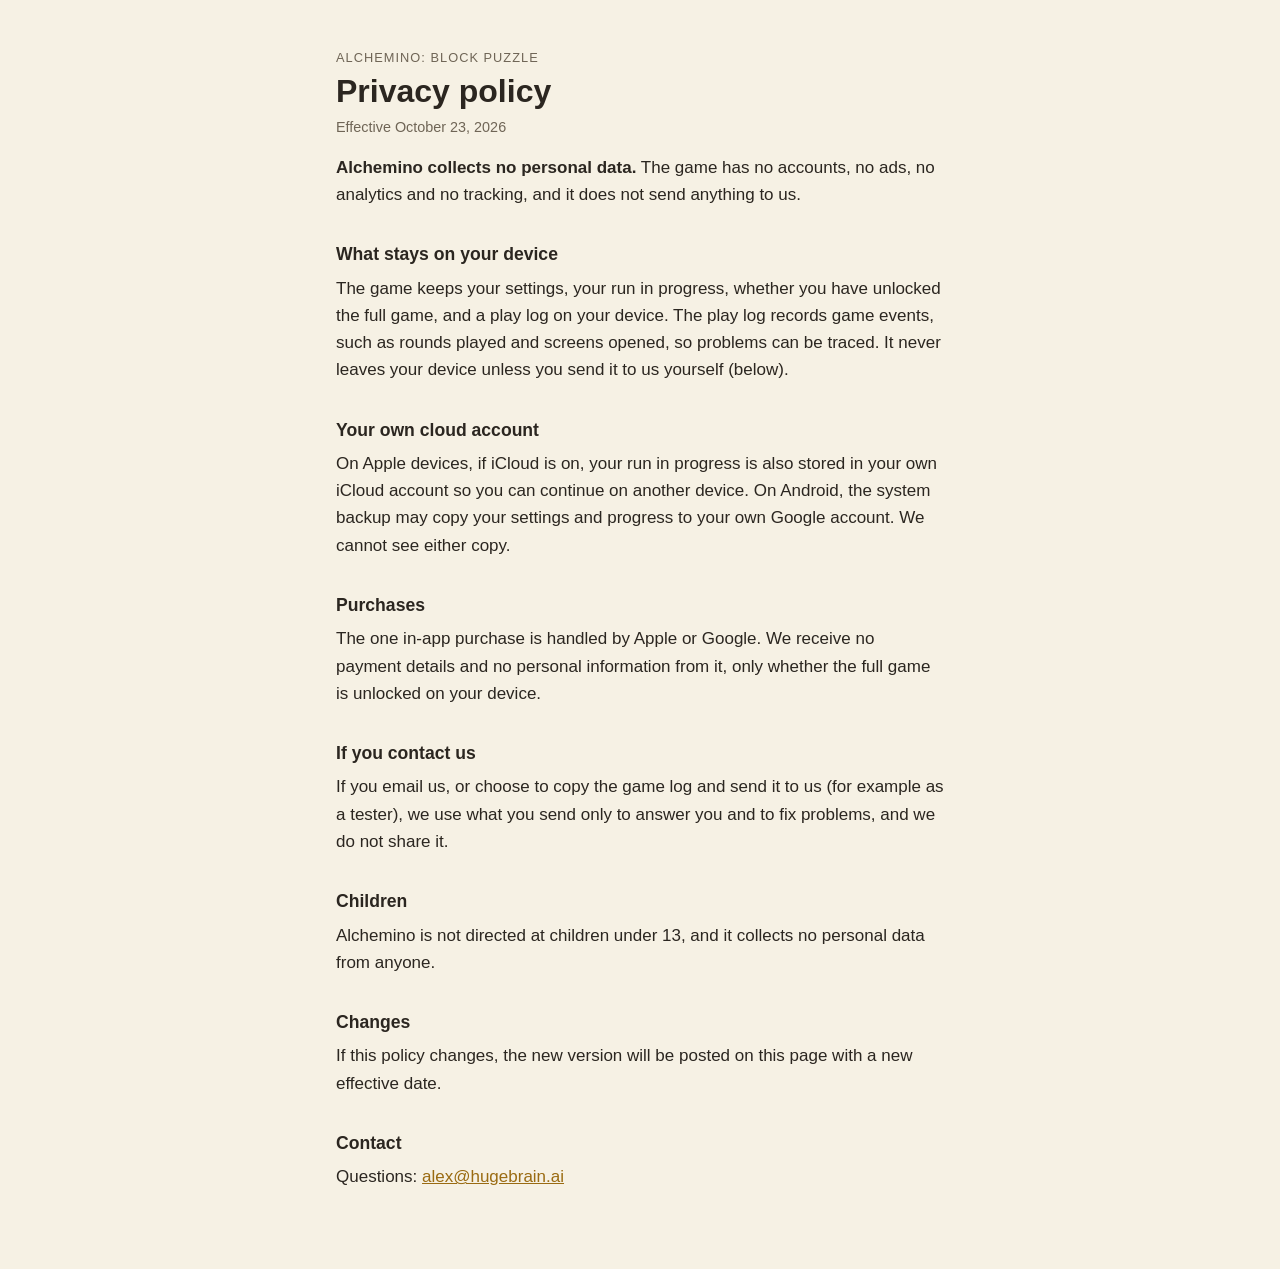
==== privacy.html @ 64274cfb "Alchemino support page and privacy policy" ====
<!doctype html>
<html lang="en">
<head>
<meta charset="utf-8">
<meta name="viewport" content="width=device-width, initial-scale=1">
<title>Alchemino privacy policy</title>
<link rel="stylesheet" href="style.css">
</head>
<body>
<main>
<p class="kicker"><a href="./">Alchemino: Block Puzzle</a></p>
<h1>Privacy policy</h1>
<p class="date">Effective October 23, 2026</p>

<p><strong>Alchemino collects no personal data.</strong> The game has no accounts, no ads, no analytics and no tracking, and it does not send anything to us.</p>

<h2>What stays on your device</h2>
<p>The game keeps your settings, your run in progress, whether you have unlocked the full game, and a play log on your device. The play log records game events, such as rounds played and screens opened, so problems can be traced. It never leaves your device unless you send it to us yourself (below).</p>

<h2>Your own cloud account</h2>
<p>On Apple devices, if iCloud is on, your run in progress is also stored in your own iCloud account so you can continue on another device. On Android, the system backup may copy your settings and progress to your own Google account. We cannot see either copy.</p>

<h2>Purchases</h2>
<p>The one in-app purchase is handled by Apple or Google. We receive no payment details and no personal information from it, only whether the full game is unlocked on your device.</p>

<h2>If you contact us</h2>
<p>If you email us, or choose to copy the game log and send it to us (for example as a tester), we use what you send only to answer you and to fix problems, and we do not share it.</p>

<h2>Children</h2>
<p>Alchemino is not directed at children under 13, and it collects no personal data from anyone.</p>

<h2>Changes</h2>
<p>If this policy changes, the new version will be posted on this page with a new effective date.</p>

<h2>Contact</h2>
<p>Questions: <a href="mailto:alex@hugebrain.ai">alex@hugebrain.ai</a></p>
</main>
</body>
</html>
---- style.css ----
:root { --bg: #f6f1e4; --fg: #2b2620; --muted: #6f6556; --accent: #9a6b12; color-scheme: light; }
@media (prefers-color-scheme: dark) { :root { --bg: #1d1a16; --fg: #ece4d3; --muted: #a89c86; --accent: #e0b04a; color-scheme: dark; } }
body { margin: 0; background: var(--bg); color: var(--fg); font: 17px/1.6 -apple-system, BlinkMacSystemFont, "Segoe UI", Roboto, sans-serif; }
main { max-width: 38rem; margin: 0 auto; padding: 3rem max(1.25rem, env(safe-area-inset-left)) 4rem max(1.25rem, env(safe-area-inset-right)); }
h1 { font-size: 2rem; line-height: 1.2; margin: 0.2rem 0 0.4rem; }
h2 { font-size: 1.1rem; margin: 2rem 0 0.4rem; }
p { margin: 0 0 0.9rem; }
a { color: var(--accent); }
.kicker { text-transform: uppercase; letter-spacing: 0.08em; font-size: 0.8rem; color: var(--muted); margin: 0; }
.kicker a { color: inherit; text-decoration: none; }
.date { color: var(--muted); font-size: 0.9rem; }
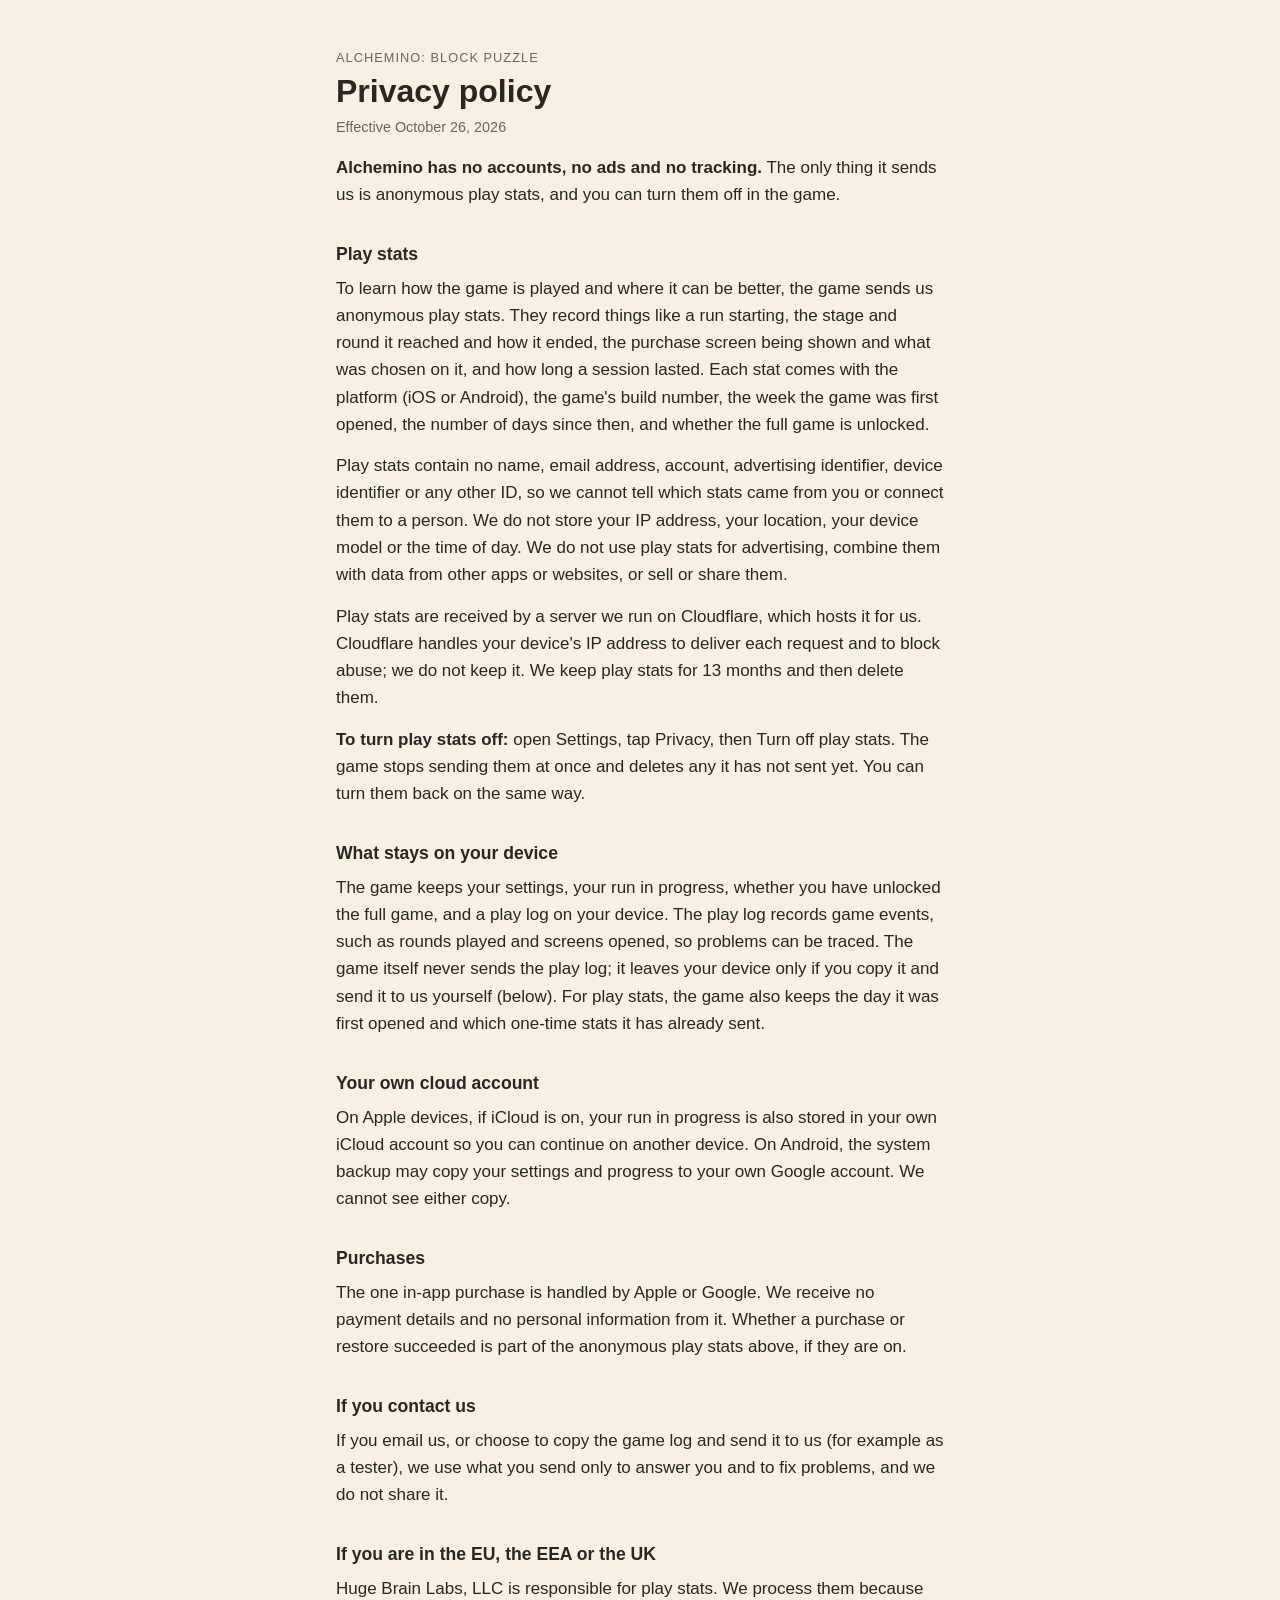
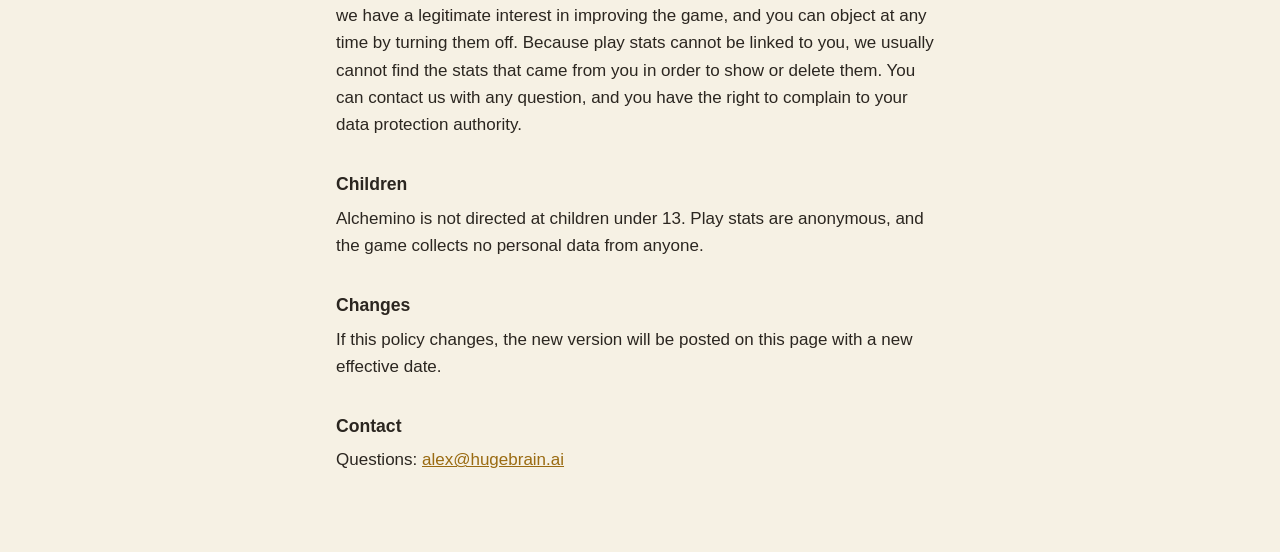
==== commit 28ad057f: "Privacy policy: anonymous play stats with an off switch (draft, not pushed) Co-Authored-By: Claude O" ====
--- a/privacy.html
+++ b/privacy.html
@@ -10,24 +10,33 @@
 <main>
 <p class="kicker"><a href="./">Alchemino: Block Puzzle</a></p>
 <h1>Privacy policy</h1>
-<p class="date">Effective October 23, 2026</p>
+<p class="date">Effective October 26, 2026</p>
 
-<p><strong>Alchemino collects no personal data.</strong> The game has no accounts, no ads, no analytics and no tracking, and it does not send anything to us.</p>
+<p><strong>Alchemino has no accounts, no ads and no tracking.</strong> The only thing it sends us is anonymous play stats, and you can turn them off in the game.</p>
+
+<h2>Play stats</h2>
+<p>To learn how the game is played and where it can be better, the game sends us anonymous play stats. They record things like a run starting, the stage and round it reached and how it ended, the purchase screen being shown and what was chosen on it, and how long a session lasted. Each stat comes with the platform (iOS or Android), the game's build number, the week the game was first opened, the number of days since then, and whether the full game is unlocked.</p>
+<p>Play stats contain no name, email address, account, advertising identifier, device identifier or any other ID, so we cannot tell which stats came from you or connect them to a person. We do not store your IP address, your location, your device model or the time of day. We do not use play stats for advertising, combine them with data from other apps or websites, or sell or share them.</p>
+<p>Play stats are received by a server we run on Cloudflare, which hosts it for us. Cloudflare handles your device's IP address to deliver each request and to block abuse; we do not keep it. We keep play stats for 13 months and then delete them.</p>
+<p><strong>To turn play stats off:</strong> open Settings, tap Privacy, then Turn off play stats. The game stops sending them at once and deletes any it has not sent yet. You can turn them back on the same way.</p>
 
 <h2>What stays on your device</h2>
-<p>The game keeps your settings, your run in progress, whether you have unlocked the full game, and a play log on your device. The play log records game events, such as rounds played and screens opened, so problems can be traced. It never leaves your device unless you send it to us yourself (below).</p>
+<p>The game keeps your settings, your run in progress, whether you have unlocked the full game, and a play log on your device. The play log records game events, such as rounds played and screens opened, so problems can be traced. The game itself never sends the play log; it leaves your device only if you copy it and send it to us yourself (below). For play stats, the game also keeps the day it was first opened and which one-time stats it has already sent.</p>
 
 <h2>Your own cloud account</h2>
 <p>On Apple devices, if iCloud is on, your run in progress is also stored in your own iCloud account so you can continue on another device. On Android, the system backup may copy your settings and progress to your own Google account. We cannot see either copy.</p>
 
 <h2>Purchases</h2>
-<p>The one in-app purchase is handled by Apple or Google. We receive no payment details and no personal information from it, only whether the full game is unlocked on your device.</p>
+<p>The one in-app purchase is handled by Apple or Google. We receive no payment details and no personal information from it. Whether a purchase or restore succeeded is part of the anonymous play stats above, if they are on.</p>
 
 <h2>If you contact us</h2>
 <p>If you email us, or choose to copy the game log and send it to us (for example as a tester), we use what you send only to answer you and to fix problems, and we do not share it.</p>
 
+<h2>If you are in the EU, the EEA or the UK</h2>
+<p>Huge Brain Labs, LLC is responsible for play stats. We process them because we have a legitimate interest in improving the game, and you can object at any time by turning them off. Because play stats cannot be linked to you, we usually cannot find the stats that came from you in order to show or delete them. You can contact us with any question, and you have the right to complain to your data protection authority.</p>
+
 <h2>Children</h2>
-<p>Alchemino is not directed at children under 13, and it collects no personal data from anyone.</p>
+<p>Alchemino is not directed at children under 13. Play stats are anonymous, and the game collects no personal data from anyone.</p>
 
 <h2>Changes</h2>
 <p>If this policy changes, the new version will be posted on this page with a new effective date.</p>
